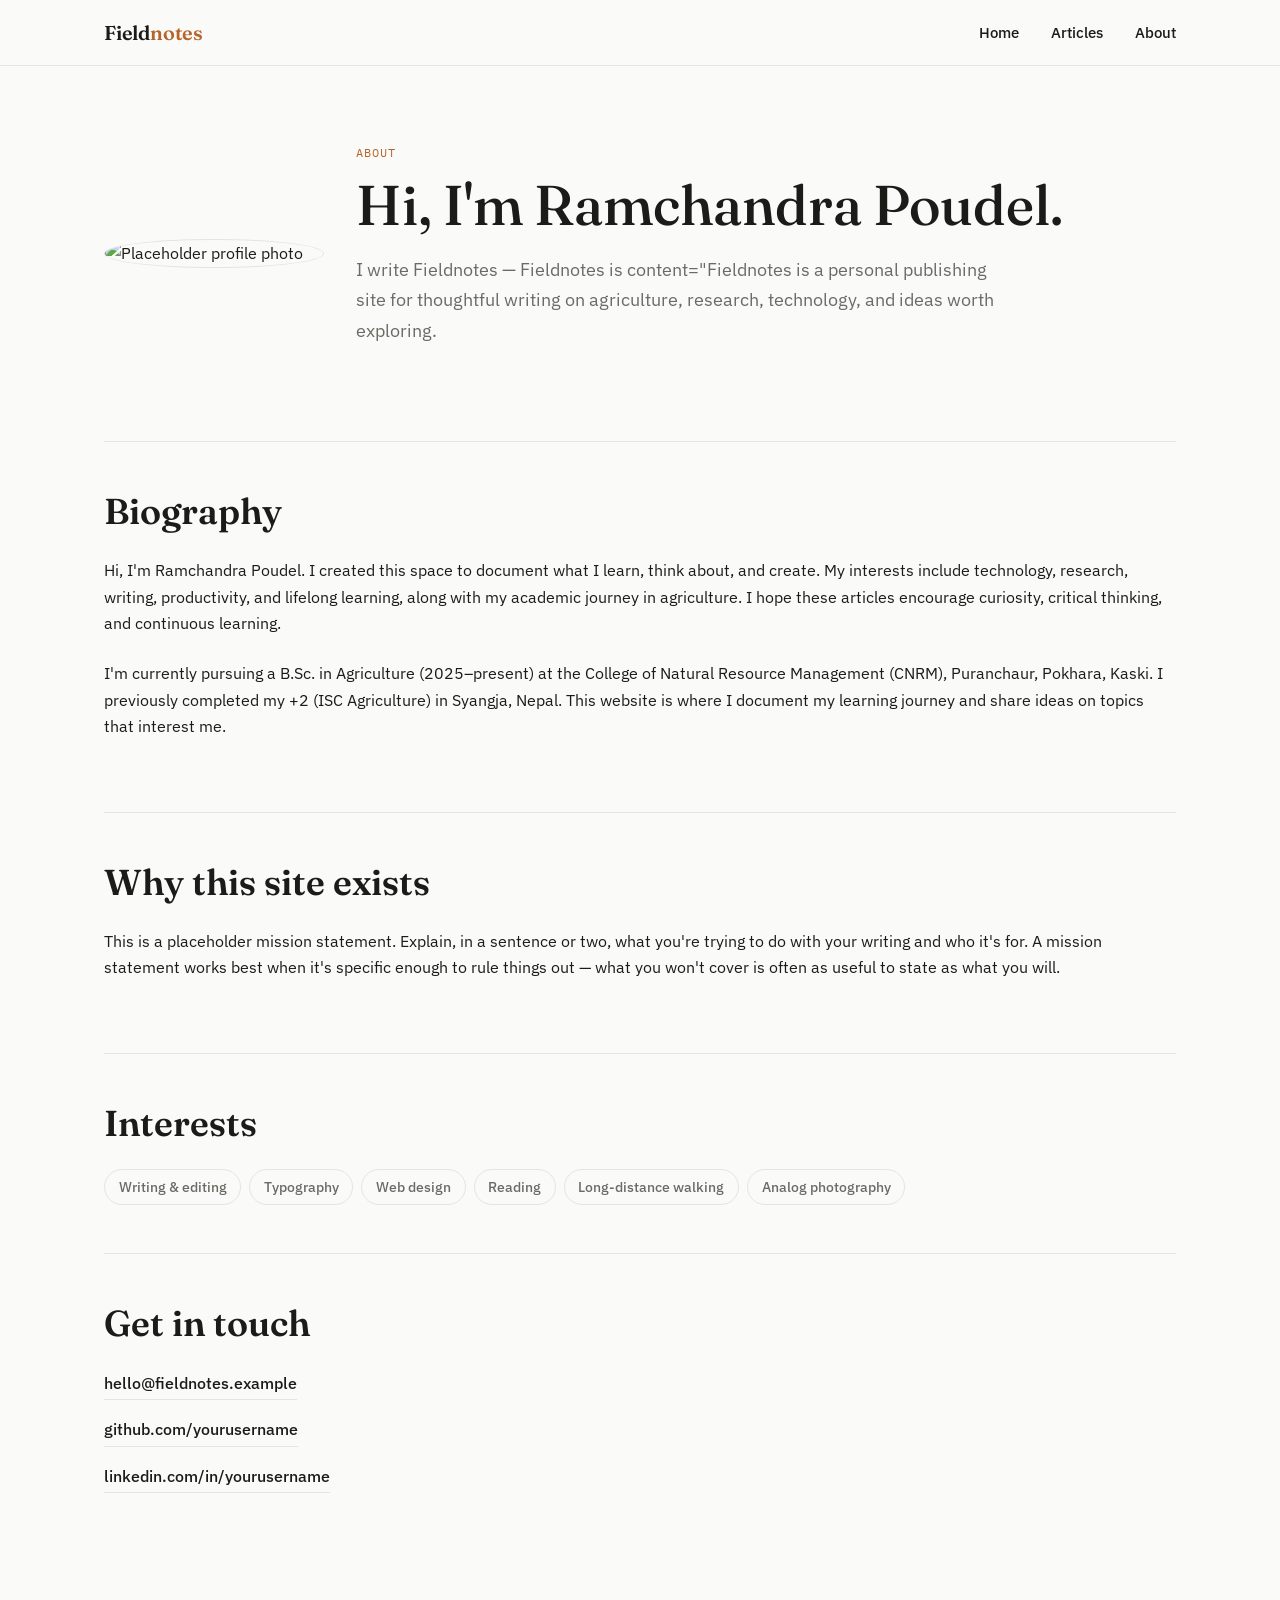
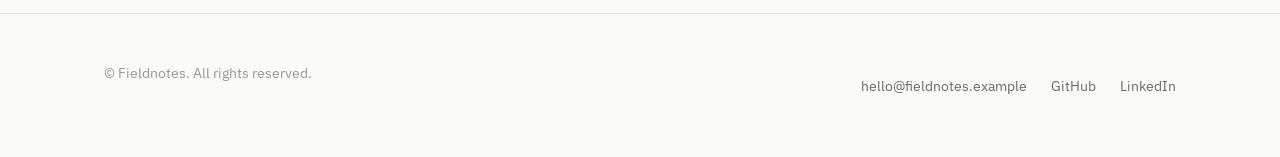
==== about.html @ f4dbd4a6 "Update about.html" ====
<!DOCTYPE html>
<html lang="en">
<head>
  <meta charset="UTF-8">
  <meta name="viewport" content="width=device-width, initial-scale=1.0">
  <title>About — Fieldnotes</title>
  <meta name="description" content="About the person behind Fieldnotes, what this site is for, and how to get in touch.">
  <link rel="icon" href="images/favicon.svg" type="image/svg+xml">

  <link rel="preconnect" href="https://fonts.googleapis.com">
  <link rel="preconnect" href="https://fonts.gstatic.com" crossorigin>
  <link href="https://fonts.googleapis.com/css2?family=Fraunces:opsz,wght@9..144,500;9..144,600&family=IBM+Plex+Mono:wght@400;500&family=IBM+Plex+Sans:wght@400;500;600&display=swap" rel="stylesheet">

  <link rel="stylesheet" href="css/style.css">
</head>
<body data-page="about">

  <!-- ============ Site header / navigation ============ -->
  <header class="site-header">
    <nav class="nav">
      <a href="index.html" class="nav-brand">Field<span>notes</span></a>

      <button class="nav-toggle" aria-label="Toggle navigation menu" aria-expanded="false">
        <span></span><span></span><span></span>
      </button>

      <ul class="nav-links">
        <li><a href="index.html" data-page="home">Home</a></li>
        <li><a href="articles.html" data-page="articles">Articles</a></li>
        <li><a href="about.html" data-page="about">About</a></li>
      </ul>
    </nav>
  </header>

  <main>

    <div class="container">

      <!-- ============ Profile + intro ============ -->
      <section class="about-hero">
        <div class="about-photo">
          <img src="images/profile.svg" alt="Placeholder profile photo">
        </div>
        <div>
          <span class="eyebrow">About</span>
          <h1>Hi, I'm Ramchandra Poudel.</h1>
          <p class="lede">
            I write Fieldnotes — Fieldnotes is content="Fieldnotes is a personal publishing site for thoughtful writing on agriculture, research, technology, and ideas worth exploring.
          </p>
        </div>
      </section>

      <!-- ============ Biography ============ -->
      <section class="about-section">
        <h2>Biography</h2>
        <p>
          Hi, I'm Ramchandra Poudel. I created this space to document what I learn, think about, and create. My interests include technology, research, writing, productivity, and lifelong learning, along with my academic journey in agriculture. I hope these articles encourage curiosity, critical thinking, and continuous learning.
        </p>
        <p>
          I'm currently pursuing a B.Sc. in Agriculture (2025–present) at the College of Natural Resource Management (CNRM), Puranchaur, Pokhara, Kaski. I previously completed my +2 (ISC Agriculture) in Syangja, Nepal. This website is where I document my learning journey and share ideas on topics that interest me.
        </p>
      </section>

      <!-- ============ Mission statement ============ -->
      <section class="about-section">
        <h2>Why this site exists</h2>
        <p>
          This is a placeholder mission statement. Explain, in a sentence or two, what
          you're trying to do with your writing and who it's for. A mission statement
          works best when it's specific enough to rule things out — what you won't cover
          is often as useful to state as what you will.
        </p>
      </section>

      <!-- ============ Interests ============ -->
      <section class="about-section">
        <h2>Interests</h2>
        <ul class="interest-list">
          <li>Writing &amp; editing</li>
          <li>Typography</li>
          <li>Web design</li>
          <li>Reading</li>
          <li>Long-distance walking</li>
          <li>Analog photography</li>
        </ul>
      </section>

      <!-- ============ Contact ============ -->
      <section class="about-section">
        <h2>Get in touch</h2>
        <ul class="contact-list">
          <li><a href="mailto:hello@fieldnotes.example">hello@fieldnotes.example</a></li>
          <li><a href="https://github.com/yourusername" target="_blank" rel="noopener">github.com/yourusername</a></li>
          <li><a href="https://linkedin.com/in/yourusername" target="_blank" rel="noopener">linkedin.com/in/yourusername</a></li>
        </ul>
      </section>

    </div>

  </main>

  <!-- ============ Footer ============ -->
  <footer class="site-footer">
    <div class="container footer-inner">
      <p class="footer-copy">&copy; <span id="current-year"></span> Fieldnotes. All rights reserved.</p>
      <ul class="footer-links">
        <li><a href="mailto:hello@fieldnotes.example">hello@fieldnotes.example</a></li>
        <li><a href="https://github.com/yourusername" target="_blank" rel="noopener">GitHub</a></li>
        <li><a href="https://linkedin.com/in/yourusername" target="_blank" rel="noopener">LinkedIn</a></li>
      </ul>
    </div>
  </footer>

  <script src="js/script.js"></script>
</body>
</html>
---- css/style.css ----
/* ==========================================================================
   Fieldnotes — main stylesheet
   Organized in sections:
   1. Design tokens (CSS variables)
   2. Reset / base
   3. Typography
   4. Layout helpers
   5. Navigation
   6. Buttons & form controls
   7. Hero
   8. Article cards & grids
   9. Article page
   10. About page
   11. Footer
   12. Utilities & responsive tweaks
   ========================================================================== */

/* -----------------------------------------
   1. Design tokens
   All colors, spacing and type sizes live
   here so the whole site can be restyled
   by editing this one block.
----------------------------------------- */
:root {
  /* Colors */
  --color-bg: #fafaf8;
  --color-surface: #ffffff;
  --color-ink: #1b1b18;
  --color-ink-muted: #6b6a64;
  --color-ink-faint: #99978f;
  --color-border: #e6e4dd;
  --color-accent: #33415c;
  --color-accent-soft: #33415c14;
  --color-highlight: #b5652a;

  /* Typography */
  --font-display: "Fraunces", Georgia, "Times New Roman", serif;
  --font-body: "IBM Plex Sans", -apple-system, BlinkMacSystemFont, "Segoe UI", sans-serif;
  --font-mono: "IBM Plex Mono", ui-monospace, SFMono-Regular, Menlo, monospace;

  /* Spacing scale */
  --space-1: 0.5rem;
  --space-2: 1rem;
  --space-3: 1.5rem;
  --space-4: 2rem;
  --space-5: 3rem;
  --space-6: 4.5rem;
  --space-7: 6rem;

  /* Layout */
  --max-width: 1120px;
  --max-width-narrow: 720px;
  --radius: 3px;

  /* Motion */
  --transition-fast: 150ms ease;
  --transition-base: 220ms ease;
}

/* -----------------------------------------
   2. Reset / base
----------------------------------------- */
*,
*::before,
*::after {
  box-sizing: border-box;
}

html {
  scroll-behavior: smooth;
}

body {
  margin: 0;
  background-color: var(--color-bg);
  color: var(--color-ink);
  font-family: var(--font-body);
  font-size: 1rem;
  line-height: 1.65;
  -webkit-font-smoothing: antialiased;
}

img {
  max-width: 100%;
  display: block;
  height: auto;
}

a {
  color: inherit;
  text-decoration: none;
}

ul,
ol {
  padding-left: 1.25em;
}

button {
  font-family: inherit;
  cursor: pointer;
}

/* Respect reduced motion preferences */
@media (prefers-reduced-motion: reduce) {
  html {
    scroll-behavior: auto;
  }
  *,
  *::before,
  *::after {
    animation-duration: 0.001ms !important;
    animation-iteration-count: 1 !important;
    transition-duration: 0.001ms !important;
  }
}

/* Visible keyboard focus for accessibility */
a:focus-visible,
button:focus-visible,
input:focus-visible {
  outline: 2px solid var(--color-accent);
  outline-offset: 3px;
}

/* -----------------------------------------
   3. Typography
----------------------------------------- */
h1,
h2,
h3,
h4 {
  font-family: var(--font-display);
  font-weight: 600;
  line-height: 1.2;
  margin: 0 0 var(--space-2);
  color: var(--color-ink);
}

h1 {
  font-size: clamp(2.25rem, 5vw, 3.5rem);
  font-weight: 500;
}

h2 {
  font-size: clamp(1.75rem, 3.5vw, 2.25rem);
}

h3 {
  font-size: 1.35rem;
}

p {
  margin: 0 0 var(--space-3);
}

.eyebrow {
  display: inline-block;
  font-family: var(--font-mono);
  font-size: 0.75rem;
  letter-spacing: 0.08em;
  text-transform: uppercase;
  color: var(--color-highlight);
  margin-bottom: var(--space-1);
}

.lede {
  font-size: 1.15rem;
  color: var(--color-ink-muted);
  max-width: 60ch;
}

/* -----------------------------------------
   4. Layout helpers
----------------------------------------- */
.container {
  width: 100%;
  max-width: var(--max-width);
  margin-inline: auto;
  padding-inline: var(--space-3);
}

.container-narrow {
  width: 100%;
  max-width: var(--max-width-narrow);
  margin-inline: auto;
  padding-inline: var(--space-3);
}

.section {
  padding-block: var(--space-6);
}

.section-header {
  display: flex;
  align-items: baseline;
  justify-content: space-between;
  gap: var(--space-2);
  margin-bottom: var(--space-4);
  border-bottom: 1px solid var(--color-border);
  padding-bottom: var(--space-2);
}

.section-header h2 {
  margin-bottom: 0;
}

.see-all-link {
  font-size: 0.9rem;
  font-weight: 500;
  color: var(--color-accent);
  white-space: nowrap;
  border-bottom: 1px solid transparent;
  transition: border-color var(--transition-fast);
}

.see-all-link:hover {
  border-color: currentColor;
}

/* -----------------------------------------
   5. Navigation
----------------------------------------- */
.site-header {
  position: sticky;
  top: 0;
  z-index: 100;
  background-color: rgba(250, 250, 248, 0.92);
  backdrop-filter: saturate(120%) blur(6px);
  border-bottom: 1px solid var(--color-border);
}

.nav {
  max-width: var(--max-width);
  margin-inline: auto;
  padding: var(--space-2) var(--space-3);
  display: flex;
  align-items: center;
  justify-content: space-between;
}

.nav-brand {
  font-family: var(--font-display);
  font-size: 1.25rem;
  font-weight: 600;
  letter-spacing: -0.01em;
}

.nav-brand span {
  color: var(--color-highlight);
}

.nav-links {
  display: flex;
  gap: var(--space-4);
  list-style: none;
  margin: 0;
  padding: 0;
}

.nav-links a {
  position: relative;
  font-size: 0.95rem;
  font-weight: 500;
  padding-bottom: 4px;
}

.nav-links a::after {
  content: "";
  position: absolute;
  left: 0;
  bottom: 0;
  width: 0;
  height: 1px;
  background-color: var(--color-accent);
  transition: width var(--transition-base);
}

.nav-links a:hover::after,
.nav-links a.active::after {
  width: 100%;
}

.nav-links a.active {
  color: var(--color-accent);
}

.nav-toggle {
  display: none;
  flex-direction: column;
  justify-content: center;
  gap: 5px;
  width: 32px;
  height: 32px;
  background: none;
  border: none;
  padding: 0;
}

.nav-toggle span {
  display: block;
  height: 2px;
  width: 100%;
  background-color: var(--color-ink);
  transition: transform var(--transition-base), opacity var(--transition-base);
}

.nav-toggle[aria-expanded="true"] span:nth-child(1) {
  transform: translateY(7px) rotate(45deg);
}

.nav-toggle[aria-expanded="true"] span:nth-child(2) {
  opacity: 0;
}

.nav-toggle[aria-expanded="true"] span:nth-child(3) {
  transform: translateY(-7px) rotate(-45deg);
}

/* -----------------------------------------
   6. Buttons & form controls
----------------------------------------- */
.btn {
  display: inline-flex;
  align-items: center;
  gap: 0.4em;
  font-size: 0.9rem;
  font-weight: 500;
  padding: 0.65em 1.3em;
  border-radius: var(--radius);
  border: 1px solid var(--color-ink);
  background-color: var(--color-ink);
  color: var(--color-bg);
  transition: background-color var(--transition-fast), color var(--transition-fast), border-color var(--transition-fast);
}

.btn:hover {
  background-color: transparent;
  color: var(--color-ink);
}

.btn-outline {
  background-color: transparent;
  color: var(--color-ink);
  border-color: var(--color-border);
}

.btn-outline:hover {
  border-color: var(--color-ink);
}

.btn-text {
  display: inline-flex;
  align-items: center;
  gap: 0.35em;
  font-size: 0.9rem;
  font-weight: 600;
  color: var(--color-accent);
  border-bottom: 1px solid transparent;
  padding: 0;
}

.btn-text:hover {
  border-color: currentColor;
}

.search-bar {
  display: flex;
  align-items: center;
  gap: var(--space-1);
  border: 1px solid var(--color-border);
  border-radius: var(--radius);
  background-color: var(--color-surface);
  padding: 0.6em 0.9em;
  transition: border-color var(--transition-fast);
}

.search-bar:focus-within {
  border-color: var(--color-accent);
}

.search-bar input {
  flex: 1;
  border: none;
  outline: none;
  background: transparent;
  font-family: inherit;
  font-size: 0.95rem;
  color: var(--color-ink);
}

.search-bar svg {
  flex-shrink: 0;
  color: var(--color-ink-faint);
}

.filter-bar {
  display: flex;
  flex-wrap: wrap;
  gap: var(--space-1);
  margin-top: var(--space-3);
}

.filter-btn {
  font-size: 0.85rem;
  font-weight: 500;
  padding: 0.45em 1em;
  border-radius: 999px;
  border: 1px solid var(--color-border);
  background-color: transparent;
  color: var(--color-ink-muted);
  transition: background-color var(--transition-fast), color var(--transition-fast), border-color var(--transition-fast);
}

.filter-btn:hover {
  border-color: var(--color-ink);
  color: var(--color-ink);
}

.filter-btn.active {
  background-color: var(--color-ink);
  border-color: var(--color-ink);
  color: var(--color-bg);
}

/* -----------------------------------------
   7. Hero
----------------------------------------- */
.hero {
  padding-block: var(--space-7) var(--space-6);
  border-bottom: 1px solid var(--color-border);
}

.hero-inner {
  max-width: 46rem;
}

.hero h1 {
  margin-bottom: var(--space-3);
}

.hero-actions {
  display: flex;
  gap: var(--space-2);
  margin-top: var(--space-4);
}

/* Featured article */
.featured {
  display: grid;
  grid-template-columns: 1fr;
  gap: var(--space-4);
  align-items: center;
}

.featured-image {
  border: 1px solid var(--color-border);
  overflow: hidden;
}

.featured-meta {
  display: flex;
  gap: var(--space-2);
  font-size: 0.85rem;
  color: var(--color-ink-muted);
  margin-bottom: var(--space-1);
}

.featured h3 {
  font-size: clamp(1.5rem, 3vw, 2rem);
  margin-bottom: var(--space-2);
}

@media (min-width: 800px) {
  .featured {
    grid-template-columns: 1.1fr 1fr;
  }
}

/* -----------------------------------------
   8. Article cards & grids
----------------------------------------- */
.article-grid {
  display: grid;
  grid-template-columns: 1fr;
  gap: var(--space-4);
}

@media (min-width: 640px) {
  .article-grid {
    grid-template-columns: repeat(2, 1fr);
  }
}

@media (min-width: 980px) {
  .article-grid {
    grid-template-columns: repeat(3, 1fr);
  }
}

.article-card {
  display: flex;
  flex-direction: column;
  background-color: var(--color-surface);
  border: 1px solid var(--color-border);
  border-radius: var(--radius);
  overflow: hidden;
  transition: transform var(--transition-base), box-shadow var(--transition-base), border-color var(--transition-base);
}

.article-card:hover {
  transform: translateY(-3px);
  border-color: var(--color-ink-faint);
  box-shadow: 0 10px 24px -18px rgba(27, 27, 24, 0.35);
}

.article-card-image {
  aspect-ratio: 3 / 2;
  overflow: hidden;
  border-bottom: 1px solid var(--color-border);
}

.article-card-image img {
  width: 100%;
  height: 100%;
  object-fit: cover;
  transition: transform var(--transition-base);
}

.article-card:hover .article-card-image img {
  transform: scale(1.03);
}

.article-card-body {
  padding: var(--space-3);
  display: flex;
  flex-direction: column;
  flex: 1;
}

.article-card-category {
  font-family: var(--font-mono);
  font-size: 0.7rem;
  letter-spacing: 0.06em;
  text-transform: uppercase;
  color: var(--color-highlight);
  margin-bottom: var(--space-1);
}

.article-card h3 {
  font-size: 1.2rem;
  margin-bottom: var(--space-1);
}

.article-card p {
  color: var(--color-ink-muted);
  font-size: 0.95rem;
  margin-bottom: var(--space-2);
  flex: 1;
}

.article-card-meta {
  display: flex;
  align-items: center;
  gap: var(--space-1);
  font-size: 0.8rem;
  color: var(--color-ink-faint);
  margin-bottom: var(--space-2);
}

.article-card-meta .dot {
  width: 3px;
  height: 3px;
  border-radius: 50%;
  background-color: var(--color-ink-faint);
}

/* -----------------------------------------
   9. Article page
----------------------------------------- */
.article-header {
  padding-block: var(--space-6) var(--space-4);
  border-bottom: 1px solid var(--color-border);
}

.article-header .eyebrow {
  margin-bottom: var(--space-2);
}

.article-header h1 {
  max-width: 22ch;
}

.article-byline {
  display: flex;
  flex-wrap: wrap;
  align-items: center;
  gap: var(--space-1) var(--space-2);
  font-size: 0.9rem;
  color: var(--color-ink-muted);
  margin-top: var(--space-3);
}

.article-byline .dot {
  width: 3px;
  height: 3px;
  border-radius: 50%;
  background-color: var(--color-ink-faint);
}

.article-cover {
  margin-block: var(--space-5);
  border: 1px solid var(--color-border);
  overflow: hidden;
}

.article-body {
  max-width: var(--max-width-narrow);
  margin-inline: auto;
  padding-inline: var(--space-3);
  font-size: 1.08rem;
  line-height: 1.75;
}

.article-body h2 {
  margin-top: var(--space-5);
}

.article-body h3 {
  margin-top: var(--space-4);
}

/* Drop cap on the article's first paragraph — the page's signature detail */
.article-body p.lead::first-letter {
  font-family: var(--font-display);
  font-size: 3.4em;
  font-weight: 600;
  float: left;
  line-height: 0.85;
  margin: 0.05em 0.08em 0 0;
  color: var(--color-accent);
}

.article-body blockquote {
  margin: var(--space-4) 0;
  padding-left: var(--space-3);
  border-left: 2px solid var(--color-highlight);
  font-family: var(--font-display);
  font-size: 1.25rem;
  font-style: italic;
  color: var(--color-ink);
}

.article-body ul,
.article-body ol {
  margin-bottom: var(--space-3);
  padding-left: 1.4em;
}

.article-body li {
  margin-bottom: 0.4em;
}

.article-body img {
  border: 1px solid var(--color-border);
  margin-block: var(--space-4);
}

.article-body figcaption {
  font-size: 0.85rem;
  color: var(--color-ink-faint);
  text-align: center;
  margin-top: -1.2rem;
  margin-bottom: var(--space-4);
}

.article-body pre {
  background-color: var(--color-ink);
  color: #f1efe8;
  padding: var(--space-3);
  border-radius: var(--radius);
  overflow-x: auto;
  font-family: var(--font-mono);
  font-size: 0.88rem;
  line-height: 1.6;
  margin-block: var(--space-4);
}

.article-body code {
  font-family: var(--font-mono);
  font-size: 0.9em;
  background-color: var(--color-accent-soft);
  padding: 0.15em 0.4em;
  border-radius: 3px;
}

.article-body pre code {
  background: none;
  padding: 0;
}

.article-nav {
  max-width: var(--max-width-narrow);
  margin: var(--space-6) auto 0;
  padding-inline: var(--space-3);
  display: grid;
  grid-template-columns: 1fr 1fr;
  gap: var(--space-2);
  border-top: 1px solid var(--color-border);
  padding-top: var(--space-4);
}

.article-nav-link {
  display: flex;
  flex-direction: column;
  gap: 0.35em;
  padding: var(--space-2);
  border: 1px solid var(--color-border);
  border-radius: var(--radius);
  transition: border-color var(--transition-fast), background-color var(--transition-fast);
}

.article-nav-link:hover {
  border-color: var(--color-ink);
  background-color: var(--color-surface);
}

.article-nav-link.next {
  text-align: right;
  align-items: flex-end;
}

.article-nav-label {
  font-family: var(--font-mono);
  font-size: 0.7rem;
  letter-spacing: 0.06em;
  text-transform: uppercase;
  color: var(--color-ink-faint);
}

.article-nav-title {
  font-family: var(--font-display);
  font-size: 1.05rem;
}

/* -----------------------------------------
   10. About page
----------------------------------------- */
.about-hero {
  display: grid;
  grid-template-columns: 1fr;
  gap: var(--space-4);
  align-items: start;
  padding-block: var(--space-6);
}

.about-photo {
  width: 100%;
  max-width: 220px;
  border-radius: 50%;
  overflow: hidden;
  border: 1px solid var(--color-border);
}

@media (min-width: 720px) {
  .about-hero {
    grid-template-columns: 220px 1fr;
    align-items: center;
  }
}

.about-section {
  padding-block: var(--space-5);
  border-top: 1px solid var(--color-border);
}

.about-section h2 {
  margin-bottom: var(--space-3);
}

.interest-list {
  display: flex;
  flex-wrap: wrap;
  gap: var(--space-1);
  list-style: none;
  padding: 0;
  margin: 0;
}

.interest-list li {
  font-size: 0.85rem;
  font-weight: 500;
  padding: 0.45em 1em;
  border: 1px solid var(--color-border);
  border-radius: 999px;
  color: var(--color-ink-muted);
}

.contact-list {
  list-style: none;
  padding: 0;
  margin: 0;
  display: flex;
  flex-direction: column;
  gap: var(--space-2);
}

.contact-list a {
  display: inline-flex;
  align-items: center;
  gap: 0.5em;
  font-size: 1rem;
  font-weight: 500;
  border-bottom: 1px solid var(--color-border);
  padding-bottom: 0.2em;
  transition: border-color var(--transition-fast), color var(--transition-fast);
}

.contact-list a:hover {
  color: var(--color-accent);
  border-color: var(--color-accent);
}

/* -----------------------------------------
   11. Footer
----------------------------------------- */
.site-footer {
  border-top: 1px solid var(--color-border);
  padding-block: var(--space-5);
  margin-top: var(--space-6);
}

.footer-inner {
  display: flex;
  flex-wrap: wrap;
  justify-content: space-between;
  align-items: center;
  gap: var(--space-3);
}

.footer-copy {
  font-size: 0.85rem;
  color: var(--color-ink-faint);
}

.footer-links {
  display: flex;
  gap: var(--space-3);
  list-style: none;
  padding: 0;
  margin: 0;
}

.footer-links a {
  font-size: 0.85rem;
  color: var(--color-ink-muted);
  transition: color var(--transition-fast);
}

.footer-links a:hover {
  color: var(--color-accent);
}

/* -----------------------------------------
   12. Utilities & responsive tweaks
----------------------------------------- */
.text-center {
  text-align: center;
}

.no-results {
  display: none;
  padding-block: var(--space-5);
  text-align: center;
  color: var(--color-ink-muted);
}

.no-results.visible {
  display: block;
}

@media (max-width: 720px) {
  .nav-toggle {
    display: flex;
  }

  .nav-links {
    position: absolute;
    top: 100%;
    left: 0;
    right: 0;
    flex-direction: column;
    gap: 0;
    background-color: var(--color-bg);
    border-bottom: 1px solid var(--color-border);
    max-height: 0;
    overflow: hidden;
    transition: max-height var(--transition-base);
  }

  .nav-links.open {
    max-height: 260px;
  }

  .nav-links li {
    border-top: 1px solid var(--color-border);
  }

  .nav-links a {
    display: block;
    padding: var(--space-2) var(--space-3);
  }

  .nav-links a::after {
    display: none;
  }

  .article-nav {
    grid-template-columns: 1fr;
  }

  .article-nav-link.next {
    text-align: left;
    align-items: flex-start;
  }
}
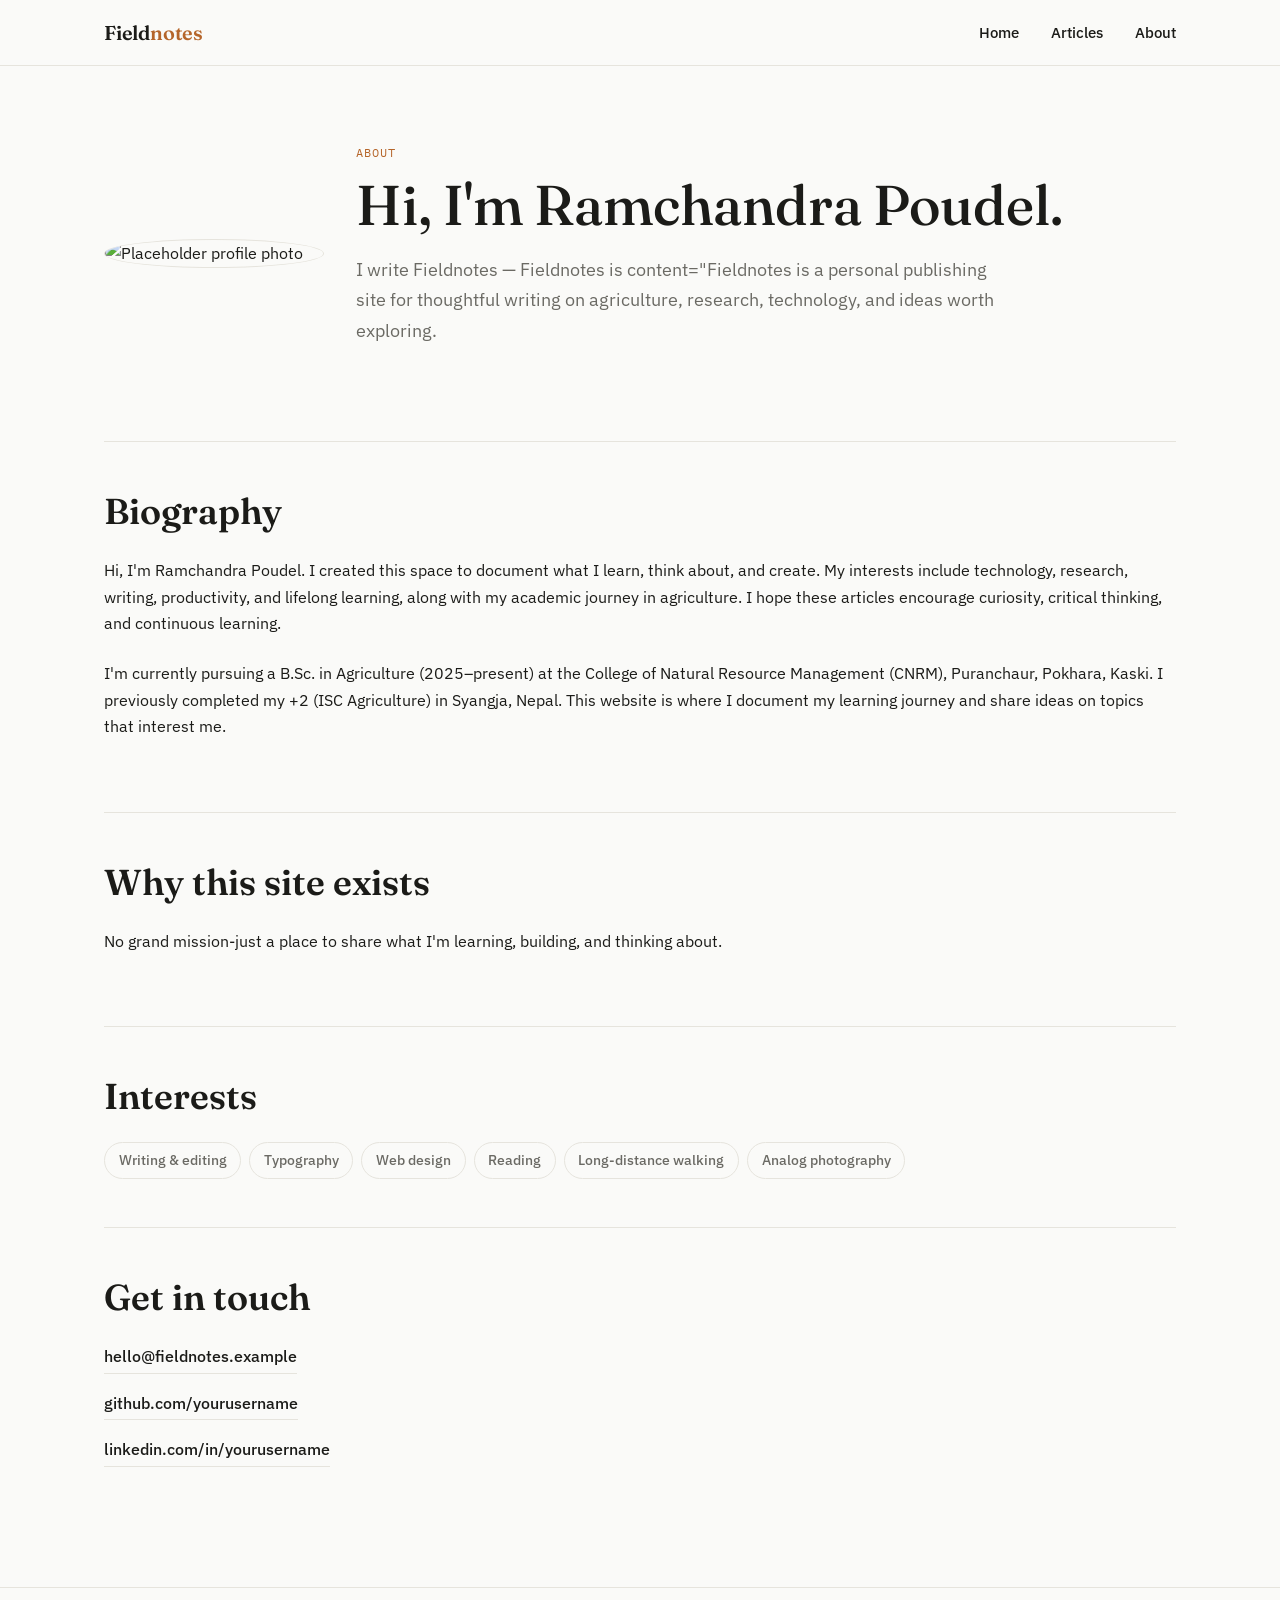
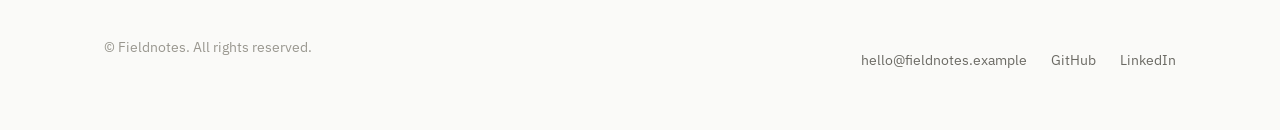
==== commit 8260662d: "Update about.html" ====
--- a/about.html
+++ b/about.html
@@ -65,10 +65,7 @@
       <section class="about-section">
         <h2>Why this site exists</h2>
         <p>
-          This is a placeholder mission statement. Explain, in a sentence or two, what
-          you're trying to do with your writing and who it's for. A mission statement
-          works best when it's specific enough to rule things out — what you won't cover
-          is often as useful to state as what you will.
+          No grand mission-just a place to share what I'm learning, building, and thinking about.
         </p>
       </section>
 
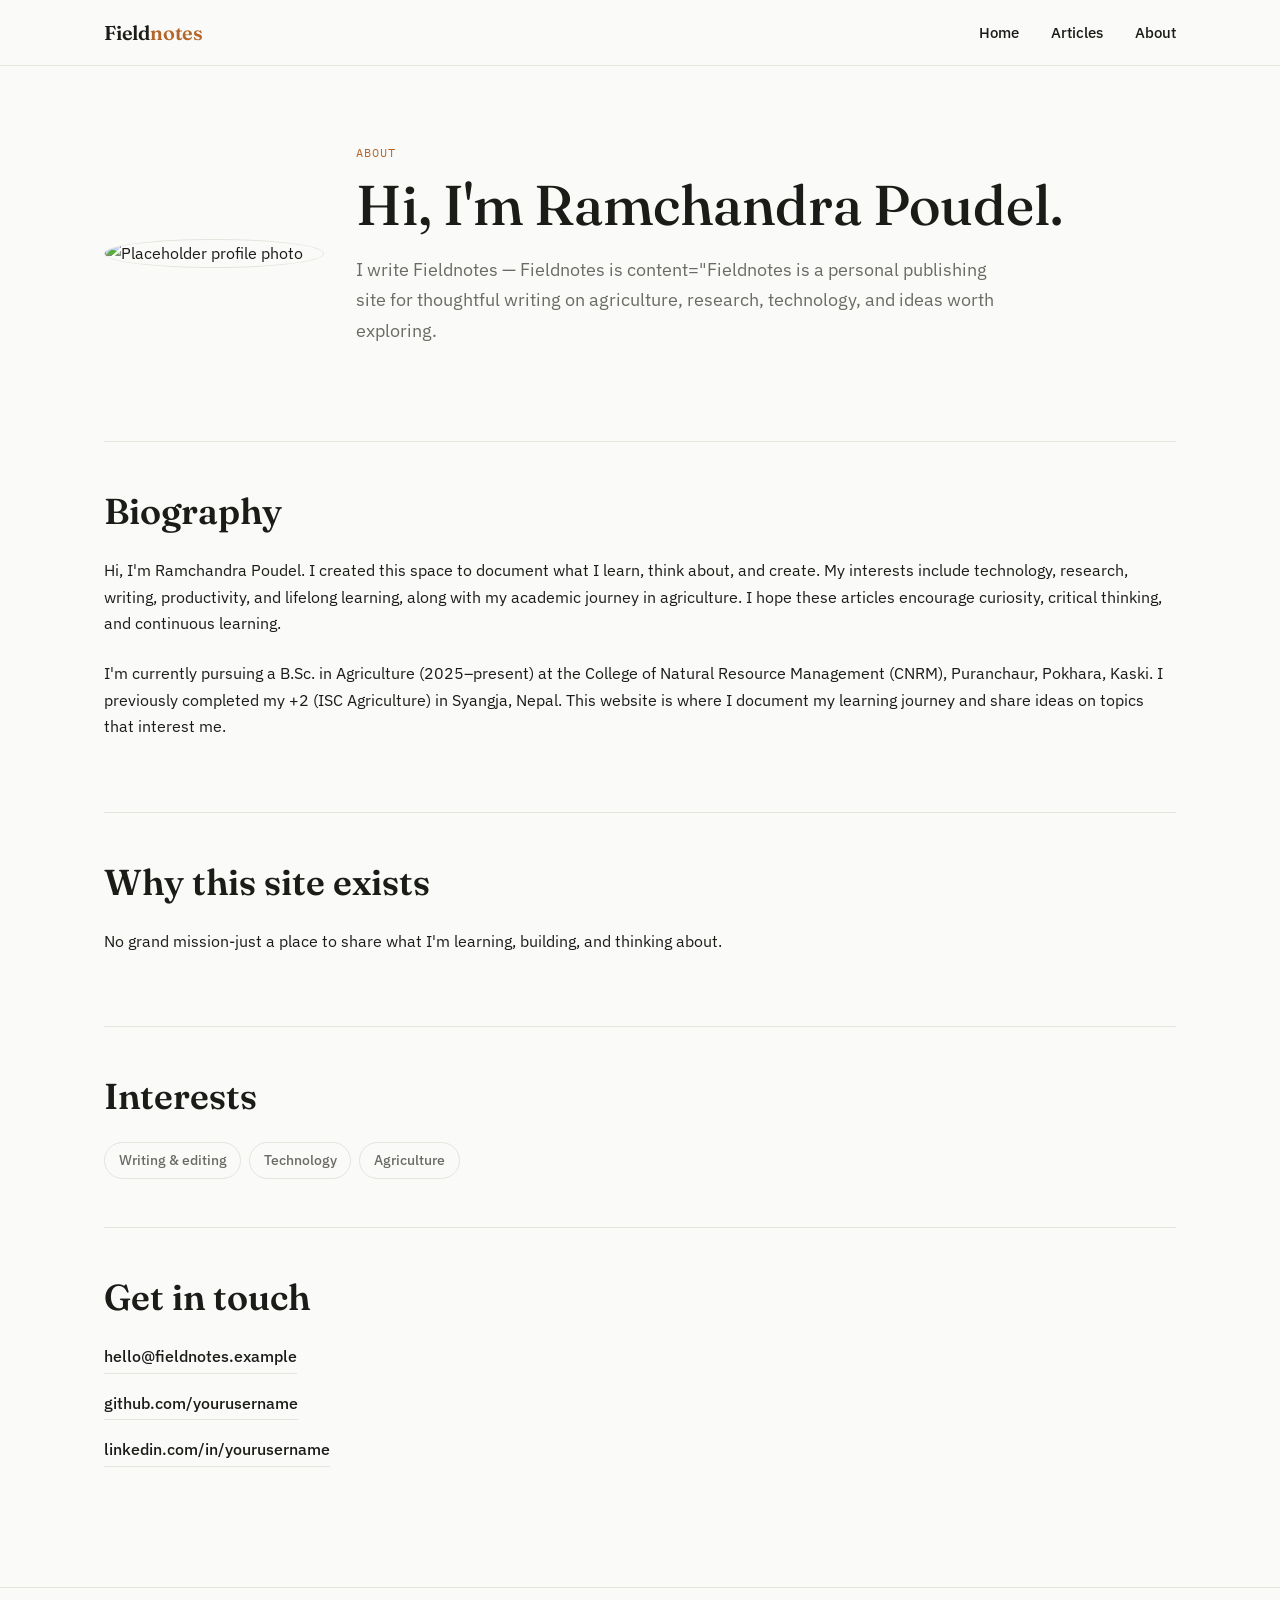
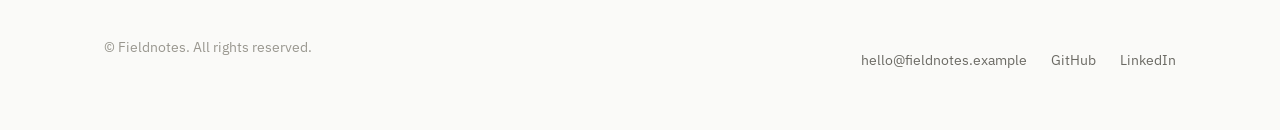
==== commit 14861d47: "Update about.html" ====
--- a/about.html
+++ b/about.html
@@ -74,11 +74,8 @@
         <h2>Interests</h2>
         <ul class="interest-list">
           <li>Writing &amp; editing</li>
-          <li>Typography</li>
-          <li>Web design</li>
-          <li>Reading</li>
-          <li>Long-distance walking</li>
-          <li>Analog photography</li>
+          <li>Technology</li>
+          <li>Agriculture</li>
         </ul>
       </section>
 
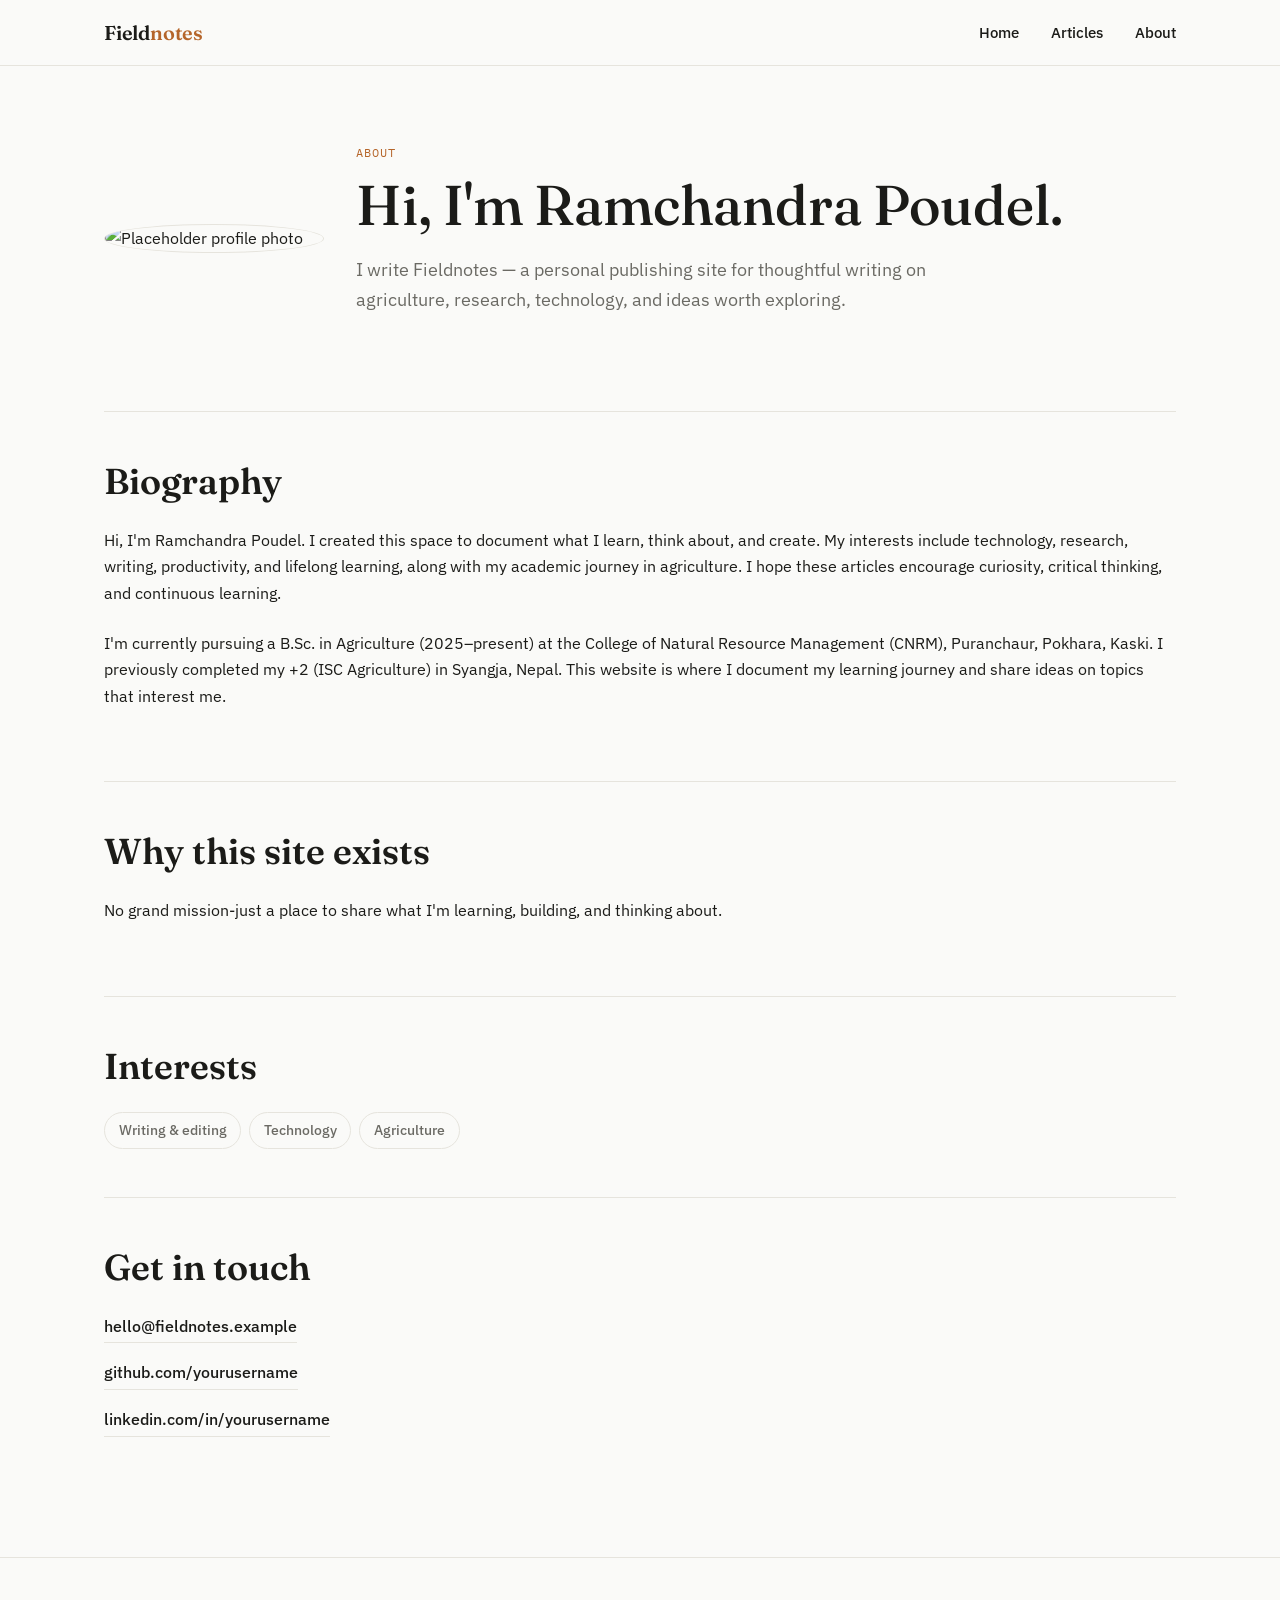
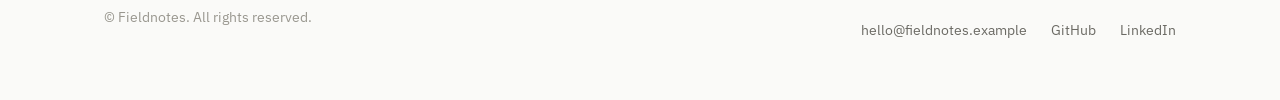
==== commit d956f024: "Update about.html" ====
--- a/about.html
+++ b/about.html
@@ -45,7 +45,7 @@
           <span class="eyebrow">About</span>
           <h1>Hi, I'm Ramchandra Poudel.</h1>
           <p class="lede">
-            I write Fieldnotes — Fieldnotes is content="Fieldnotes is a personal publishing site for thoughtful writing on agriculture, research, technology, and ideas worth exploring.
+            I write Fieldnotes — a personal publishing site for thoughtful writing on agriculture, research, technology, and ideas worth exploring.
           </p>
         </div>
       </section>
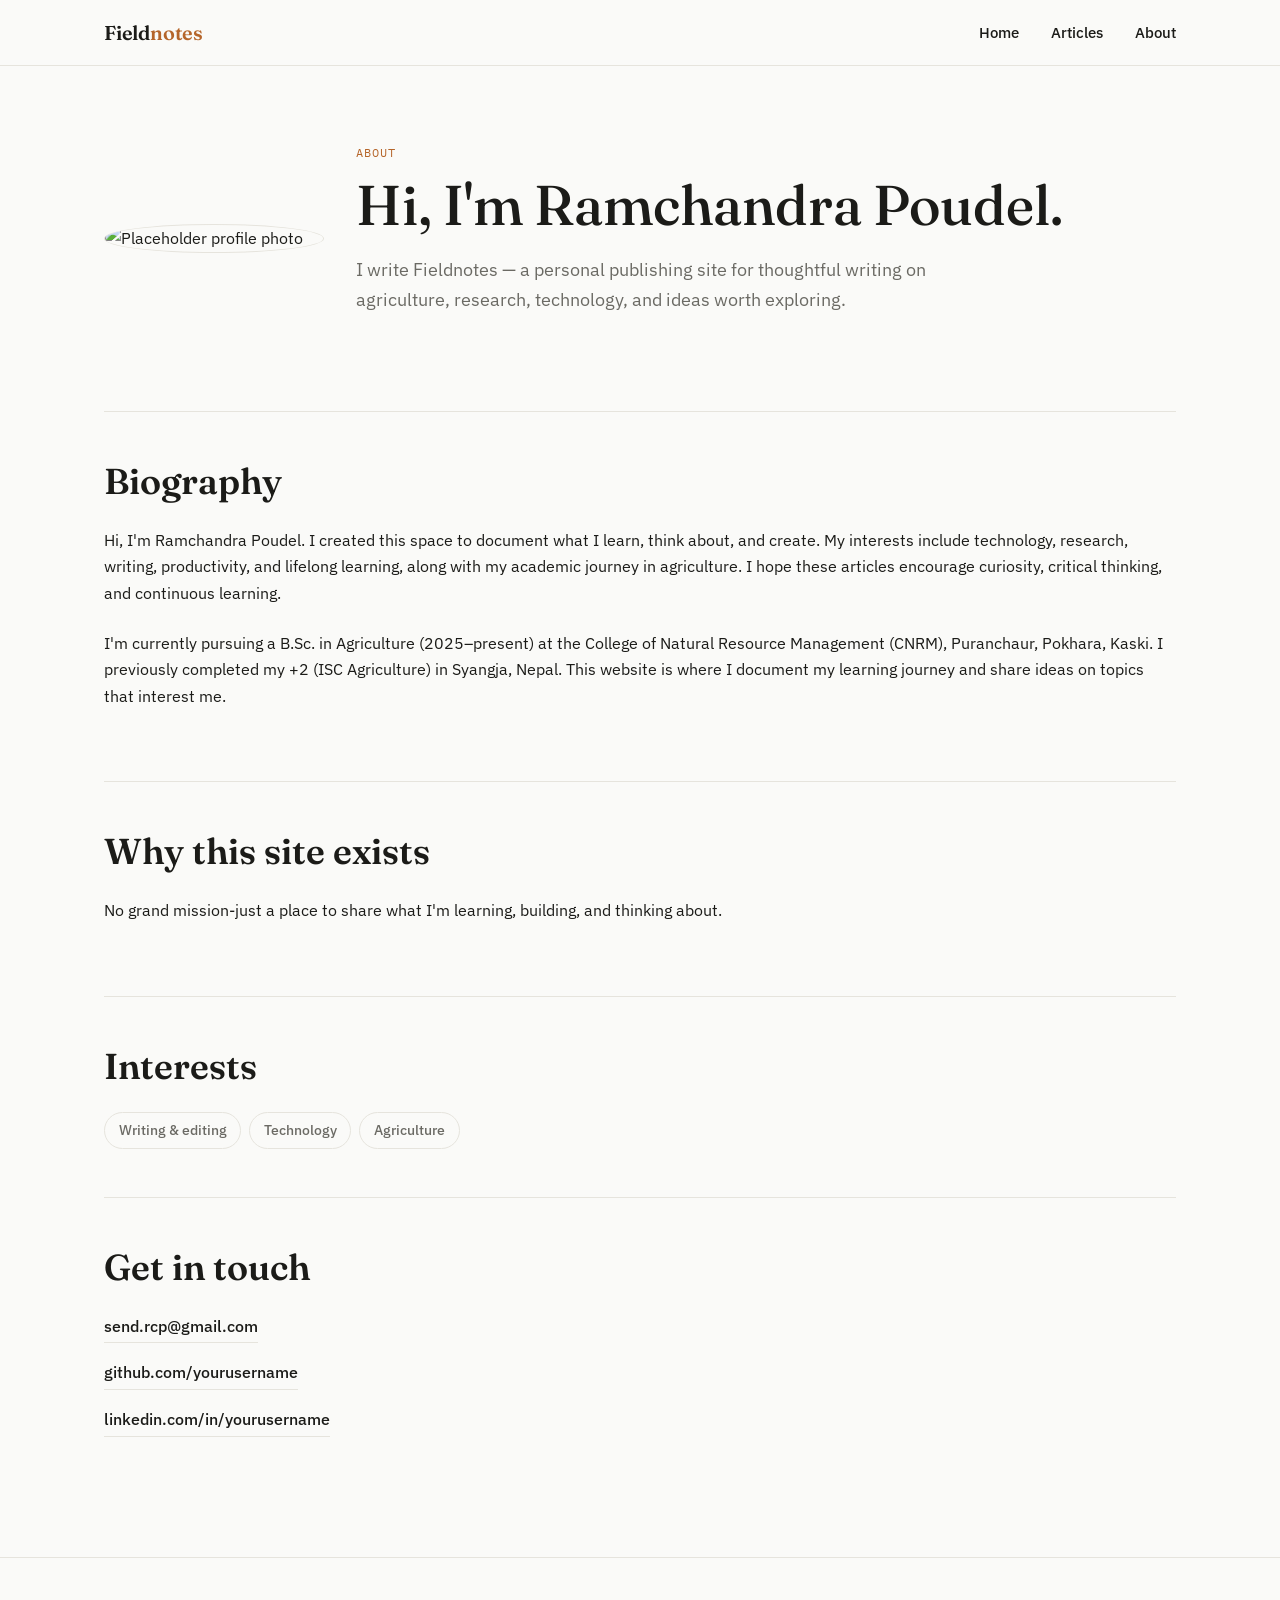
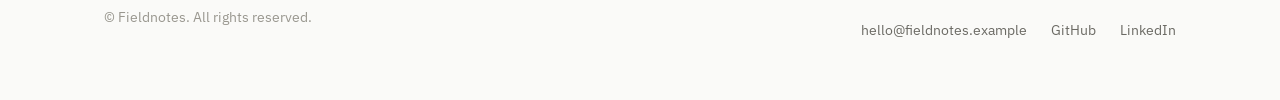
==== commit 8296b2aa: "Update about.html" ====
--- a/about.html
+++ b/about.html
@@ -83,7 +83,7 @@
       <section class="about-section">
         <h2>Get in touch</h2>
         <ul class="contact-list">
-          <li><a href="mailto:hello@fieldnotes.example">hello@fieldnotes.example</a></li>
+          <li><a href="mailto:send.rcp@gmail.com">send.rcp@gmail.com</a></li>
           <li><a href="https://github.com/yourusername" target="_blank" rel="noopener">github.com/yourusername</a></li>
           <li><a href="https://linkedin.com/in/yourusername" target="_blank" rel="noopener">linkedin.com/in/yourusername</a></li>
         </ul>
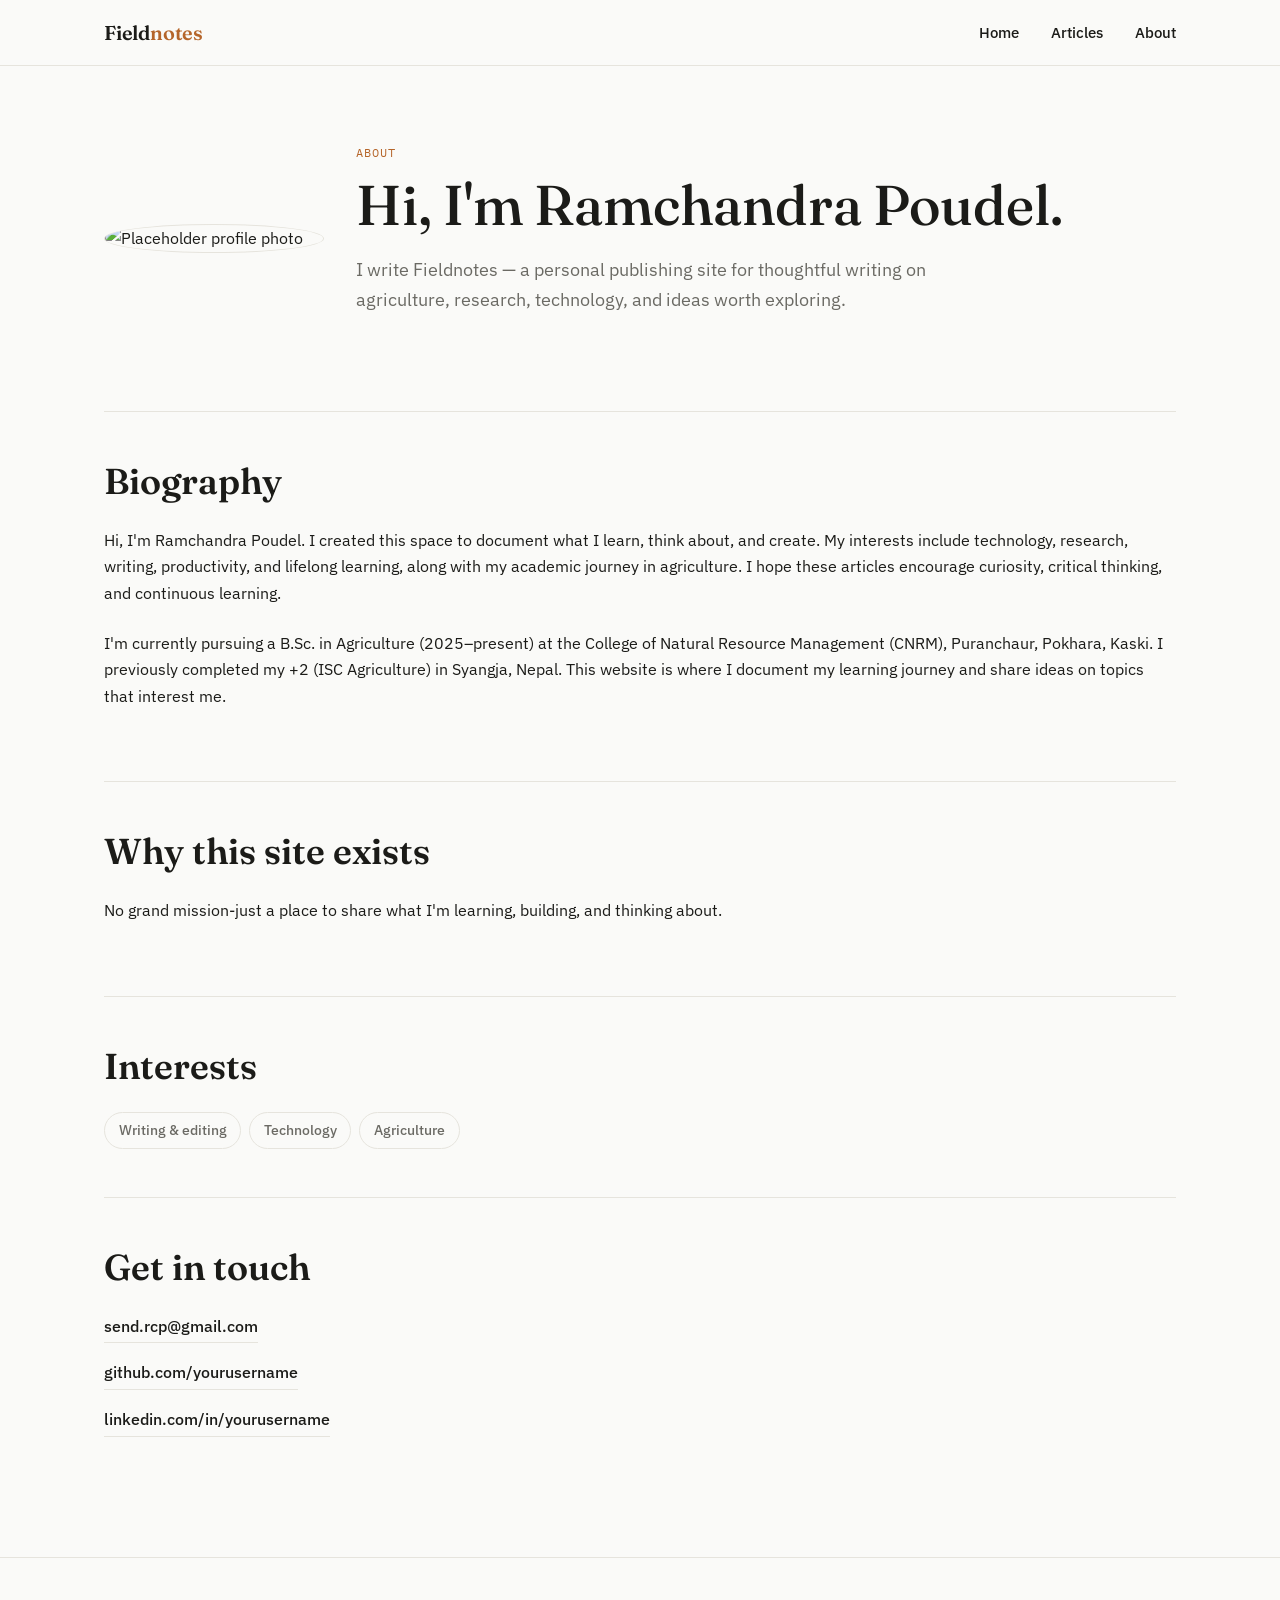
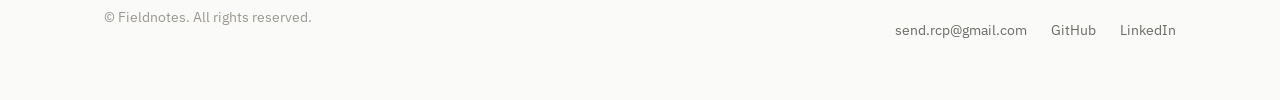
==== commit be437ffd: "Update about.html" ====
--- a/about.html
+++ b/about.html
@@ -98,7 +98,7 @@
     <div class="container footer-inner">
       <p class="footer-copy">&copy; <span id="current-year"></span> Fieldnotes. All rights reserved.</p>
       <ul class="footer-links">
-        <li><a href="mailto:hello@fieldnotes.example">hello@fieldnotes.example</a></li>
+        <li><a href="mailto:send.rcp@gmail.com">send.rcp@gmail.com</a></li>
         <li><a href="https://github.com/yourusername" target="_blank" rel="noopener">GitHub</a></li>
         <li><a href="https://linkedin.com/in/yourusername" target="_blank" rel="noopener">LinkedIn</a></li>
       </ul>
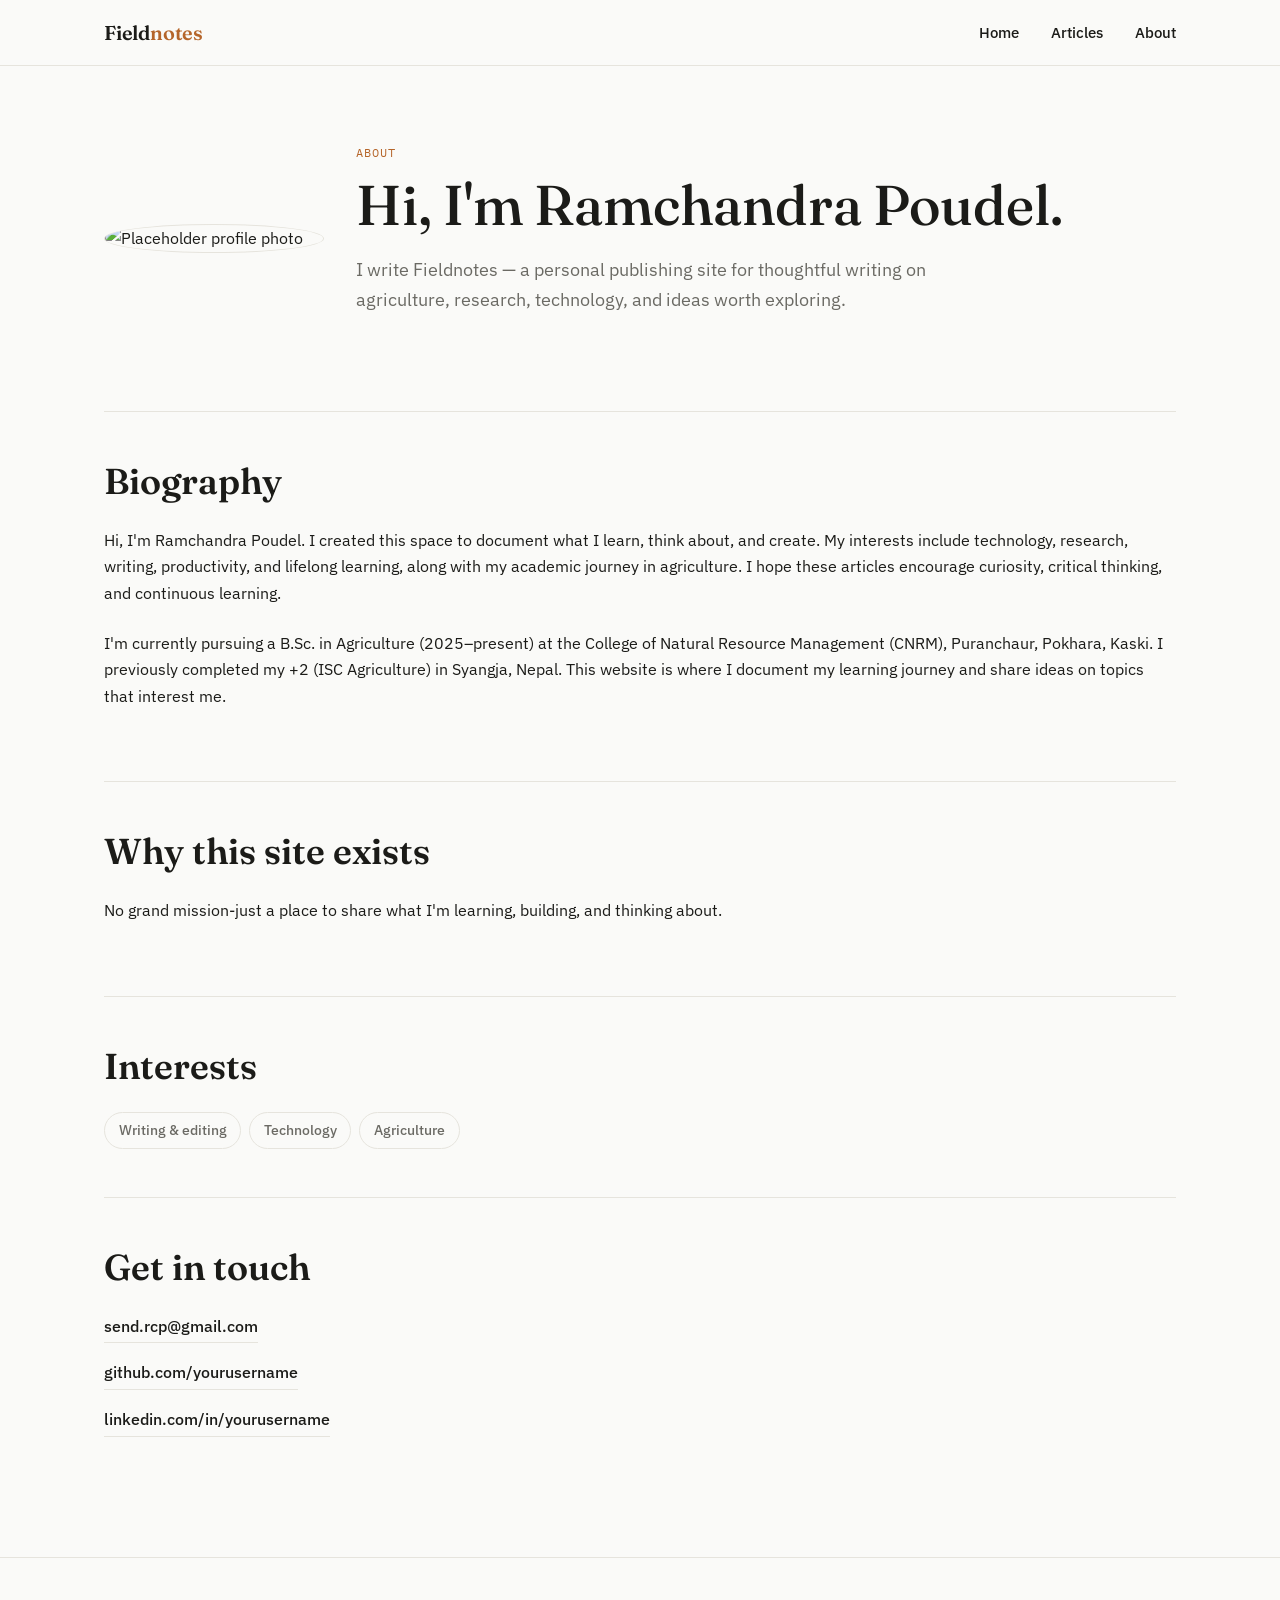
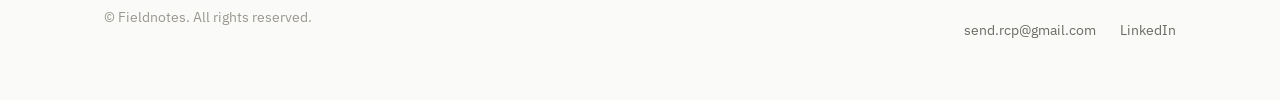
==== commit e7023f64: "Update about.html" ====
--- a/about.html
+++ b/about.html
@@ -99,8 +99,7 @@
       <p class="footer-copy">&copy; <span id="current-year"></span> Fieldnotes. All rights reserved.</p>
       <ul class="footer-links">
         <li><a href="mailto:send.rcp@gmail.com">send.rcp@gmail.com</a></li>
-        <li><a href="https://github.com/yourusername" target="_blank" rel="noopener">GitHub</a></li>
-        <li><a href="https://linkedin.com/in/yourusername" target="_blank" rel="noopener">LinkedIn</a></li>
+        <li><a href="https://www.linkedin.com/in/realramchandra" target="_blank" rel="noopener">LinkedIn</a></li>
       </ul>
     </div>
   </footer>
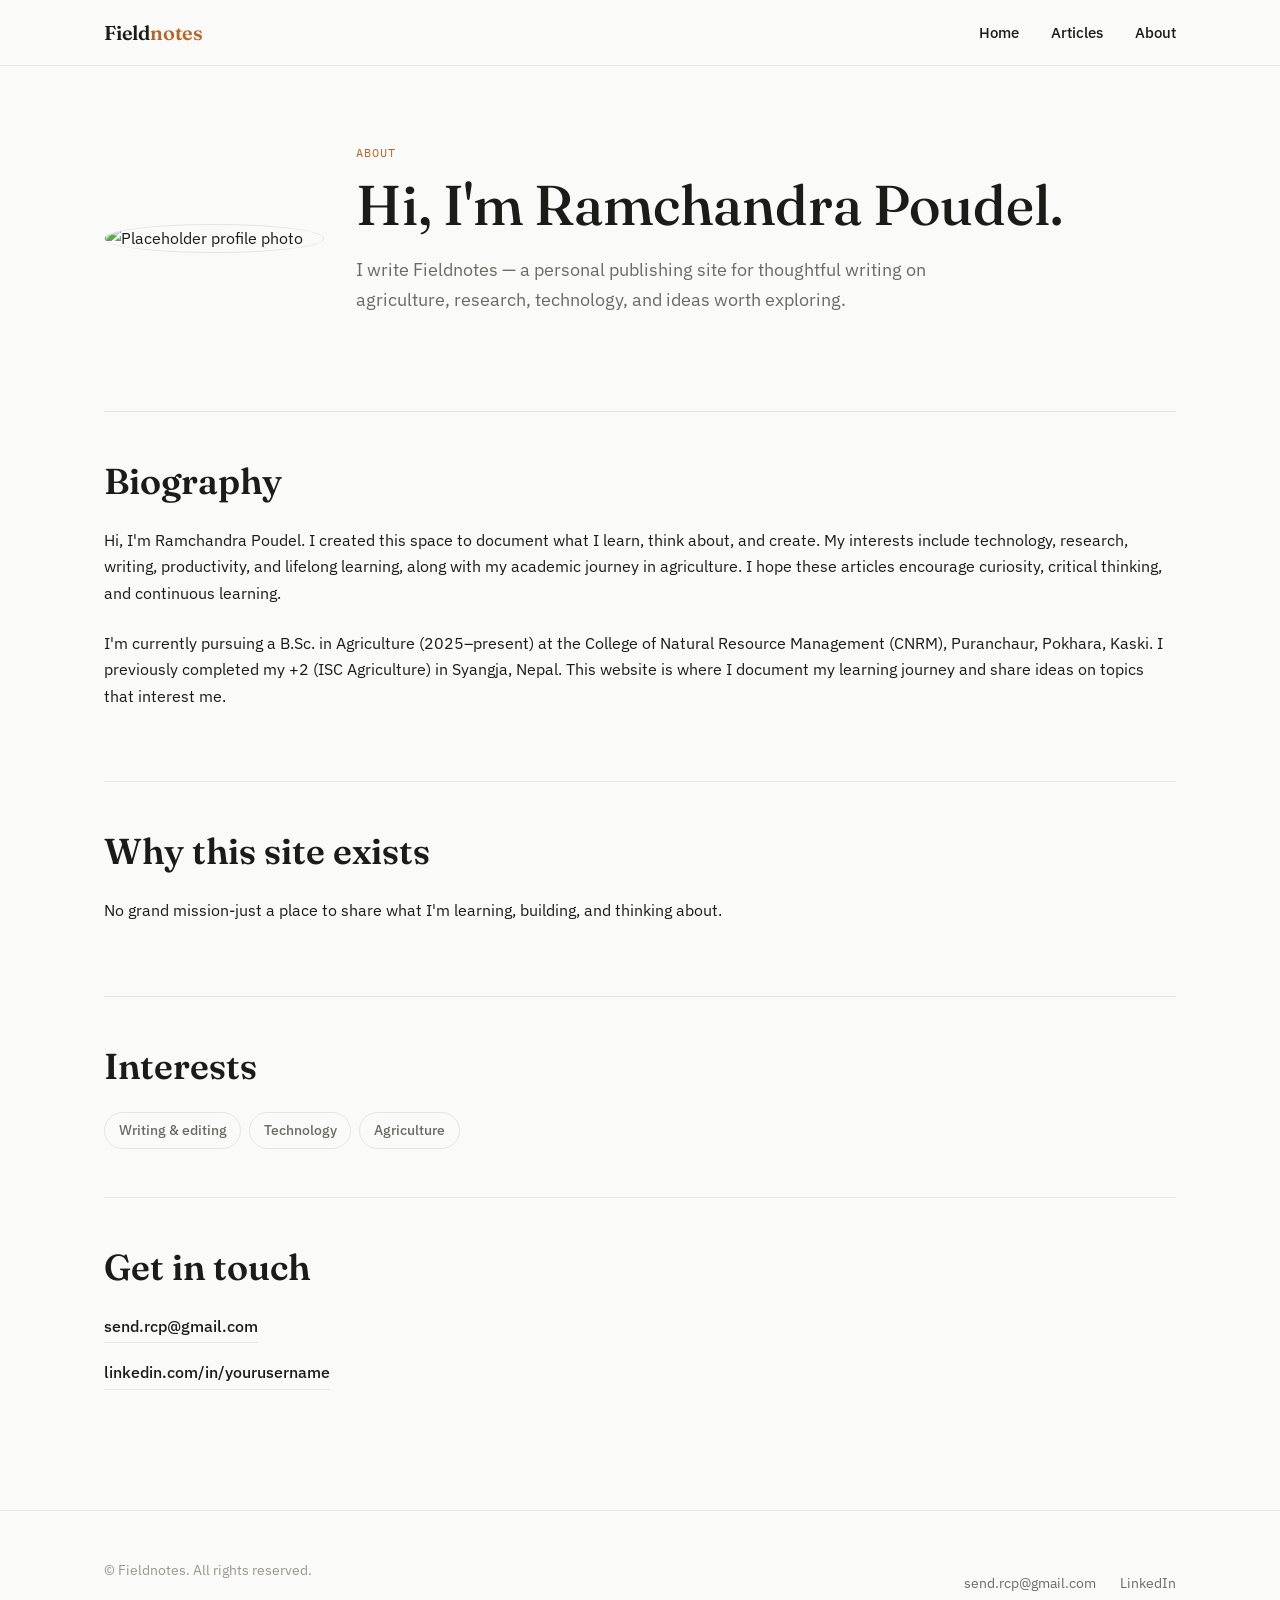
==== commit ab10f0d3: "Update about.html" ====
--- a/about.html
+++ b/about.html
@@ -84,8 +84,8 @@
         <h2>Get in touch</h2>
         <ul class="contact-list">
           <li><a href="mailto:send.rcp@gmail.com">send.rcp@gmail.com</a></li>
-          <li><a href="https://github.com/yourusername" target="_blank" rel="noopener">github.com/yourusername</a></li>
-          <li><a href="https://linkedin.com/in/yourusername" target="_blank" rel="noopener">linkedin.com/in/yourusername</a></li>
+          
+          <li><a href="https://www.linkedin.com/in/realramchandra" target="_blank" rel="noopener">linkedin.com/in/yourusername</a></li>
         </ul>
       </section>
 
